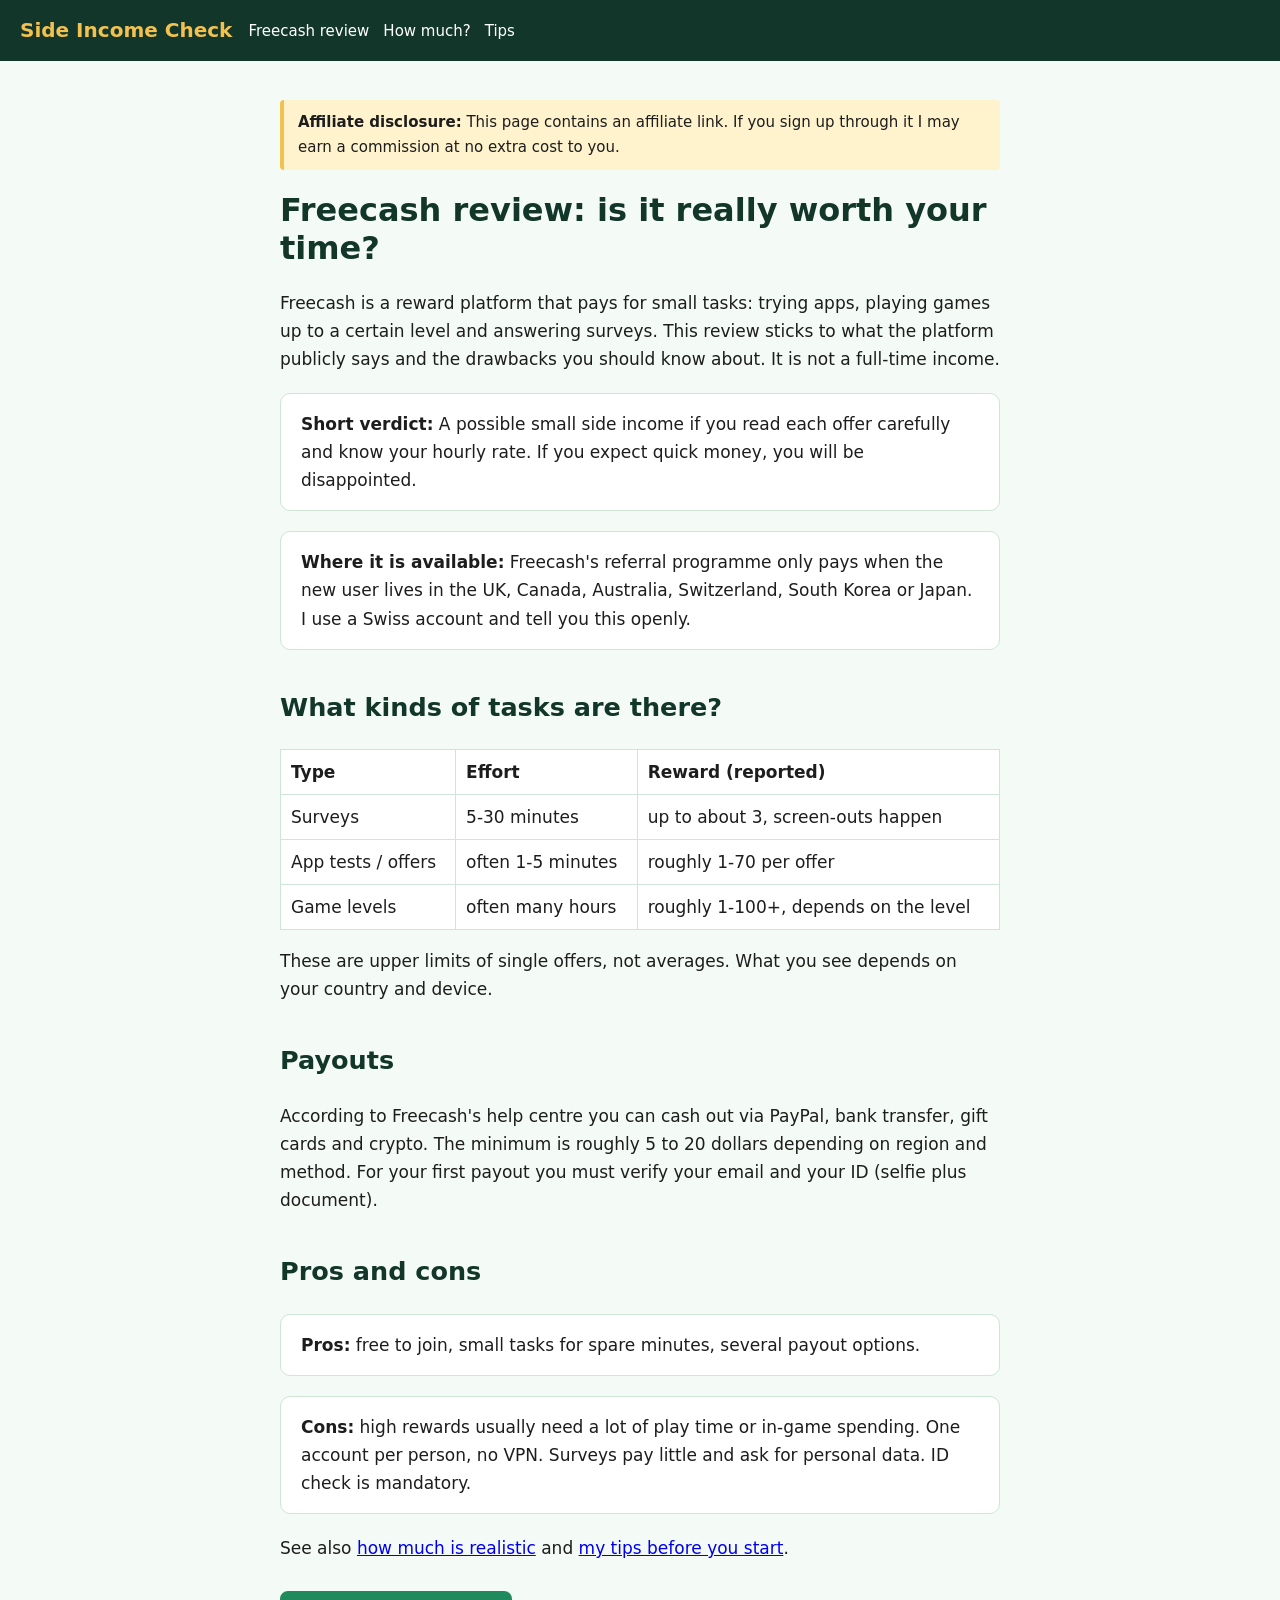
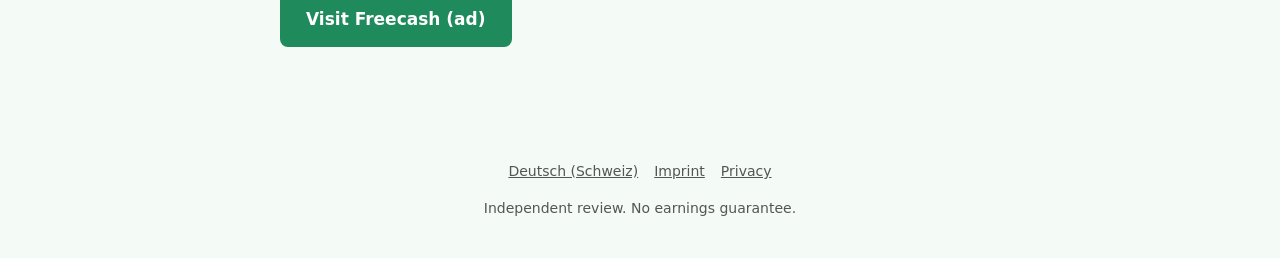
==== en/index.html @ 5fcd9940 "Add files via upload" ====
<!doctype html>
<html lang="en"><head><meta charset="utf-8"><meta name="viewport" content="width=device-width,initial-scale=1">
<title>Freecash Review: Is It Worth Your Time? | Side Income Check</title><meta name="description" content="An honest Freecash review for the UK, Canada and Australia: how it works, what is realistic, the downsides and how payouts work.">
<link rel="stylesheet" href="../style.css"></head><body>
<header><a class="brand" translate="no" href="index.html">Side Income Check</a><nav translate="no"><a href="index.html">Freecash review</a><a href="earnings.html">How much?</a><a href="tips.html">Tips</a></nav></header>
<main>
<p class="hint"><b>Affiliate disclosure:</b> This page contains an affiliate link. If you sign up through it I may earn a commission at no extra cost to you.</p>
<h1>Freecash review: is it really worth your time?</h1>
<p>Freecash is a reward platform that pays for small tasks: trying apps, playing games up to a certain level and answering surveys. This review sticks to what the platform publicly says and the drawbacks you should know about. It is not a full-time income.</p>
<div class="box"><b>Short verdict:</b> A possible small side income if you read each offer carefully and know your hourly rate. If you expect quick money, you will be disappointed.</div>
<div class="box"><b>Where it is available:</b> Freecash's referral programme only pays when the new user lives in the UK, Canada, Australia, Switzerland, South Korea or Japan. I use a Swiss account and tell you this openly.</div>
<h2>What kinds of tasks are there?</h2>
<table><tr><th>Type</th><th>Effort</th><th>Reward (reported)</th></tr><tr><td>Surveys</td><td>5-30 minutes</td><td>up to about 3, screen-outs happen</td></tr><tr><td>App tests / offers</td><td>often 1-5 minutes</td><td>roughly 1-70 per offer</td></tr><tr><td>Game levels</td><td>often many hours</td><td>roughly 1-100+, depends on the level</td></tr></table>
<p>These are upper limits of single offers, not averages. What you see depends on your country and device.</p>
<h2>Payouts</h2>
<p>According to Freecash's help centre you can cash out via PayPal, bank transfer, gift cards and crypto. The minimum is roughly 5 to 20 dollars depending on region and method. For your first payout you must verify your email and your ID (selfie plus document).</p>
<h2>Pros and cons</h2>
<div class="box"><b>Pros:</b> free to join, small tasks for spare minutes, several payout options.</div>
<div class="box"><b>Cons:</b> high rewards usually need a lot of play time or in-game spending. One account per person, no VPN. Surveys pay little and ask for personal data. ID check is mandatory.</div>
<p>See also <a href="earnings.html">how much is realistic</a> and <a href="tips.html">my tips before you start</a>.</p>
<p><a class="cta" rel="nofollow sponsored noopener" href="https://freecash.com/r/bd2f617508">Visit Freecash (ad)</a></p>
</main>
<footer translate="no"><a href="../index.html">Deutsch (Schweiz)</a><a href="../imprint.html">Imprint</a><a href="../privacy.html">Privacy</a><p>Independent review. No earnings guarantee.</p></footer>
</body></html>
---- style.css ----
:root{--g:#1f8a5b;--d:#12372a;--c:#f4faf6;--y:#f2c14e;--t:#1d1d1d}
*{box-sizing:border-box}body{margin:0;font:17px/1.65 system-ui,Segoe UI,Arial,sans-serif;color:var(--t);background:var(--c)}
header{background:var(--d);color:#fff;padding:14px 20px;display:flex;flex-wrap:wrap;gap:16px;align-items:center}
header a{color:#fff;text-decoration:none}.brand{font-weight:700;font-size:20px;color:var(--y)}
nav a{margin-right:14px;font-size:15px}
main{max-width:760px;margin:0 auto;padding:24px 20px 60px}
h1{font-size:32px;line-height:1.2;color:var(--d)}h2{margin-top:36px;color:var(--d)}
.hint{background:#fff3cd;border-left:4px solid var(--y);padding:10px 14px;font-size:15px;border-radius:4px}
.box{background:#fff;border:1px solid #cfe5d8;border-radius:10px;padding:16px 20px;margin:20px 0}
.cta{display:inline-block;background:var(--g);color:#fff;padding:14px 26px;border-radius:8px;text-decoration:none;font-weight:700;margin:12px 0}
table{border-collapse:collapse;width:100%}td,th{border:1px solid #cfe5d8;padding:8px 10px;text-align:left;background:#fff}
footer{text-align:center;font-size:14px;padding:24px;color:#555}footer a{color:#555;margin:0 8px}
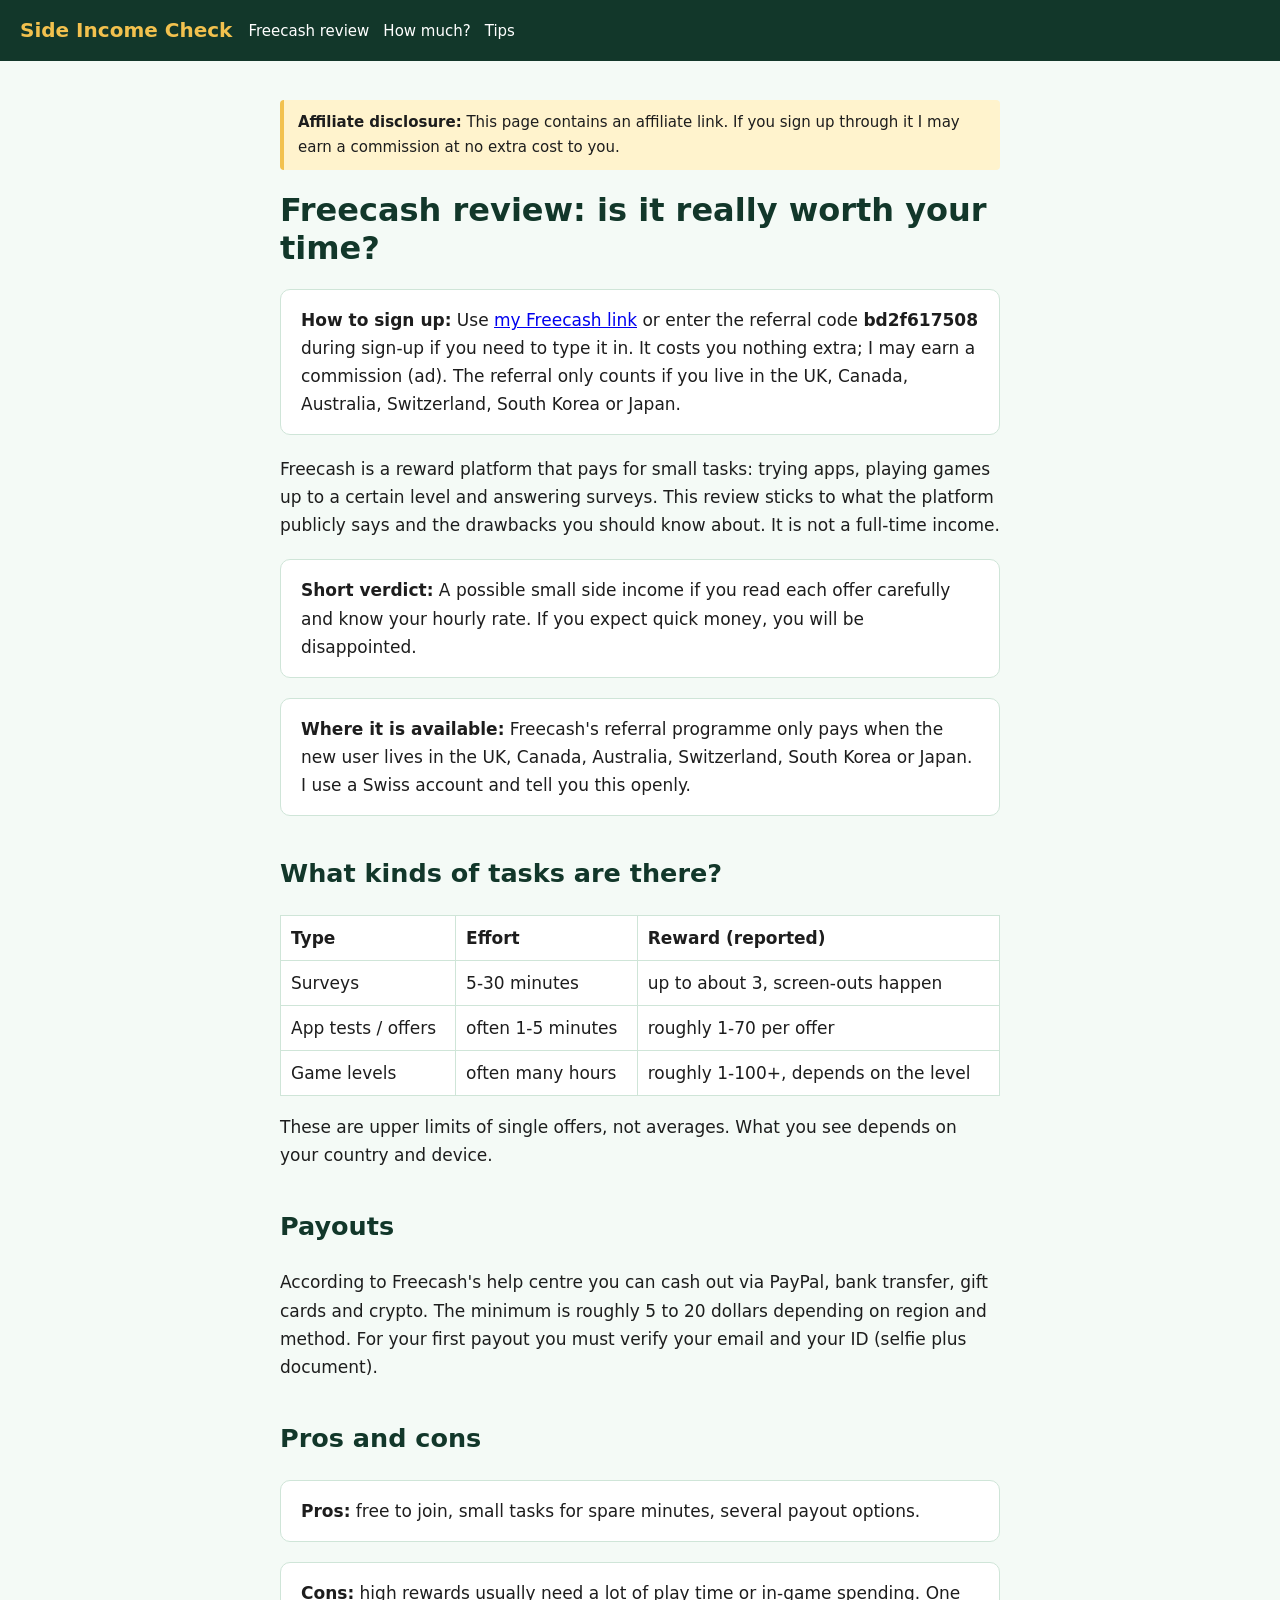
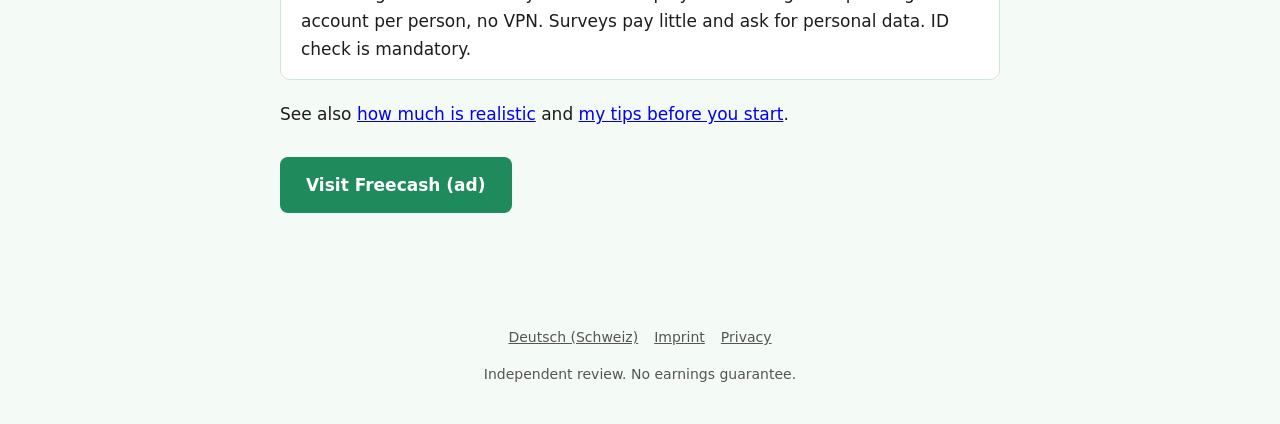
==== commit e3fcbc26: "Add files via upload" ====
--- a/en/index.html
+++ b/en/index.html
@@ -5,7 +5,7 @@
 <header><a class="brand" translate="no" href="index.html">Side Income Check</a><nav translate="no"><a href="index.html">Freecash review</a><a href="earnings.html">How much?</a><a href="tips.html">Tips</a></nav></header>
 <main>
 <p class="hint"><b>Affiliate disclosure:</b> This page contains an affiliate link. If you sign up through it I may earn a commission at no extra cost to you.</p>
-<h1>Freecash review: is it really worth your time?</h1>
+<h1>Freecash review: is it really worth your time?</h1><div class="box"><b>How to sign up:</b> Use <a rel="nofollow sponsored noopener" href="https://freecash.com/r/bd2f617508">my Freecash link</a> or enter the referral code <b>bd2f617508</b> during sign-up if you need to type it in. It costs you nothing extra; I may earn a commission (ad). The referral only counts if you live in the UK, Canada, Australia, Switzerland, South Korea or Japan.</div>
 <p>Freecash is a reward platform that pays for small tasks: trying apps, playing games up to a certain level and answering surveys. This review sticks to what the platform publicly says and the drawbacks you should know about. It is not a full-time income.</p>
 <div class="box"><b>Short verdict:</b> A possible small side income if you read each offer carefully and know your hourly rate. If you expect quick money, you will be disappointed.</div>
 <div class="box"><b>Where it is available:</b> Freecash's referral programme only pays when the new user lives in the UK, Canada, Australia, Switzerland, South Korea or Japan. I use a Swiss account and tell you this openly.</div>
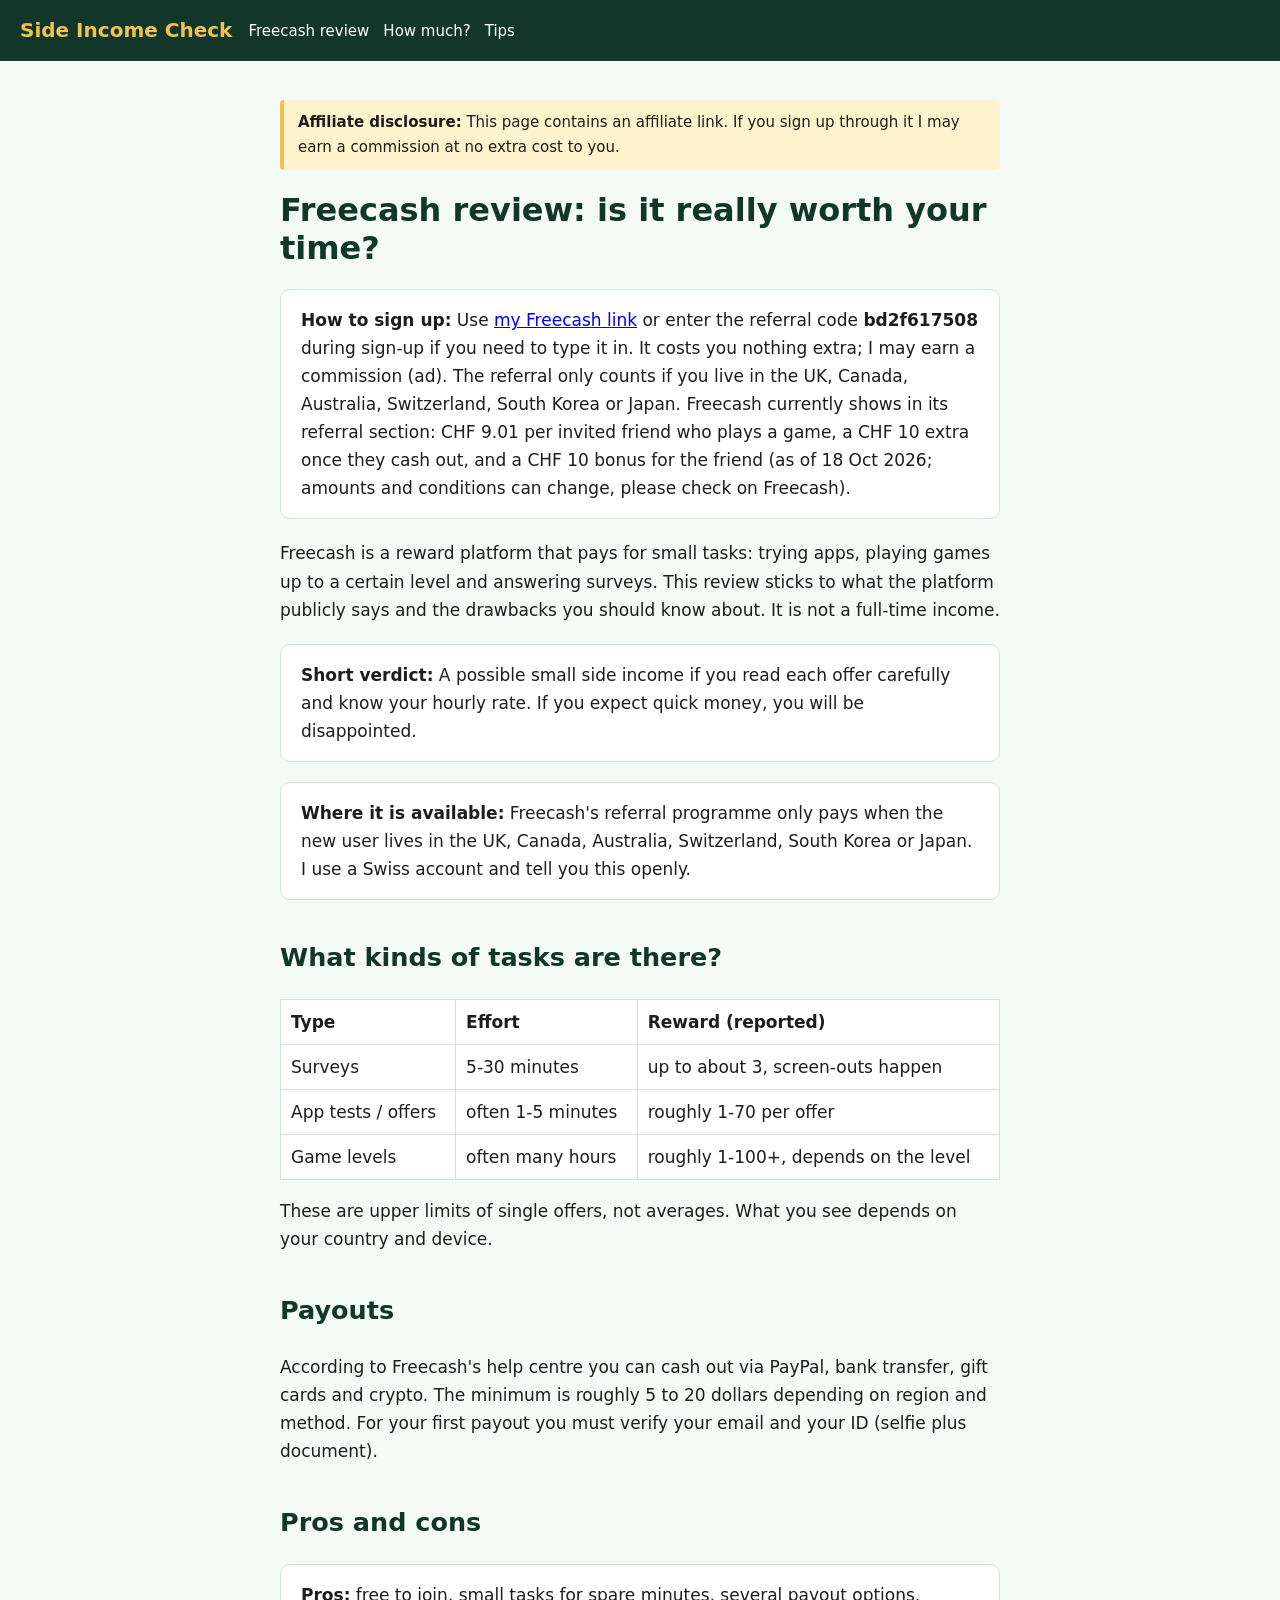
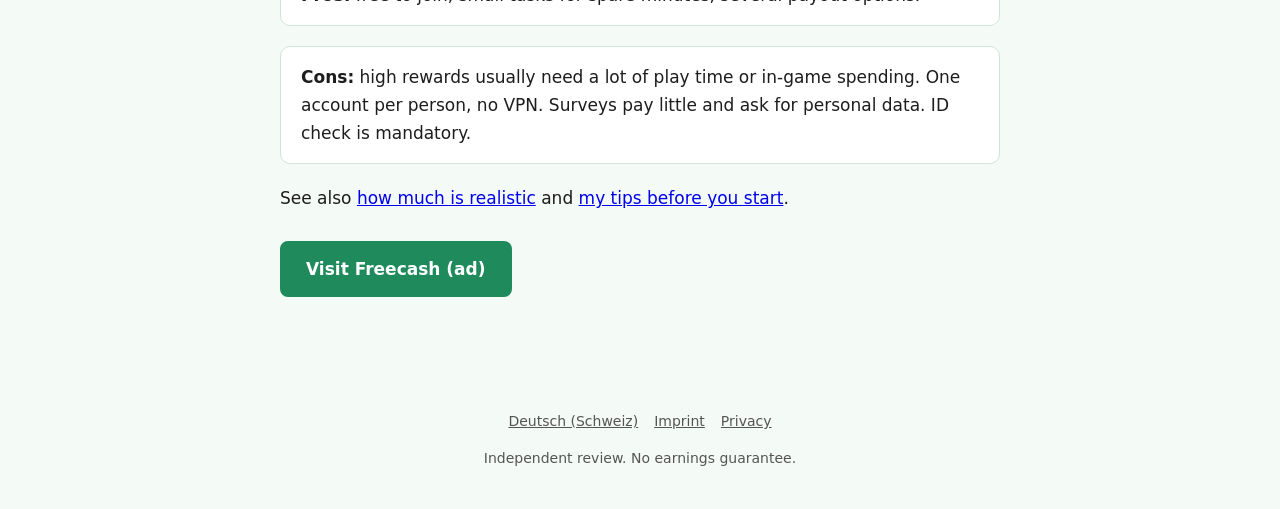
==== commit a9958e76: "Add files via upload" ====
--- a/en/index.html
+++ b/en/index.html
@@ -5,7 +5,7 @@
 <header><a class="brand" translate="no" href="index.html">Side Income Check</a><nav translate="no"><a href="index.html">Freecash review</a><a href="earnings.html">How much?</a><a href="tips.html">Tips</a></nav></header>
 <main>
 <p class="hint"><b>Affiliate disclosure:</b> This page contains an affiliate link. If you sign up through it I may earn a commission at no extra cost to you.</p>
-<h1>Freecash review: is it really worth your time?</h1><div class="box"><b>How to sign up:</b> Use <a rel="nofollow sponsored noopener" href="https://freecash.com/r/bd2f617508">my Freecash link</a> or enter the referral code <b>bd2f617508</b> during sign-up if you need to type it in. It costs you nothing extra; I may earn a commission (ad). The referral only counts if you live in the UK, Canada, Australia, Switzerland, South Korea or Japan.</div>
+<h1>Freecash review: is it really worth your time?</h1><div class="box"><b>How to sign up:</b> Use <a rel="nofollow sponsored noopener" href="https://freecash.com/r/bd2f617508">my Freecash link</a> or enter the referral code <b>bd2f617508</b> during sign-up if you need to type it in. It costs you nothing extra; I may earn a commission (ad). The referral only counts if you live in the UK, Canada, Australia, Switzerland, South Korea or Japan. Freecash currently shows in its referral section: CHF 9.01 per invited friend who plays a game, a CHF 10 extra once they cash out, and a CHF 10 bonus for the friend (as of 18 Oct 2026; amounts and conditions can change, please check on Freecash).</div>
 <p>Freecash is a reward platform that pays for small tasks: trying apps, playing games up to a certain level and answering surveys. This review sticks to what the platform publicly says and the drawbacks you should know about. It is not a full-time income.</p>
 <div class="box"><b>Short verdict:</b> A possible small side income if you read each offer carefully and know your hourly rate. If you expect quick money, you will be disappointed.</div>
 <div class="box"><b>Where it is available:</b> Freecash's referral programme only pays when the new user lives in the UK, Canada, Australia, Switzerland, South Korea or Japan. I use a Swiss account and tell you this openly.</div>
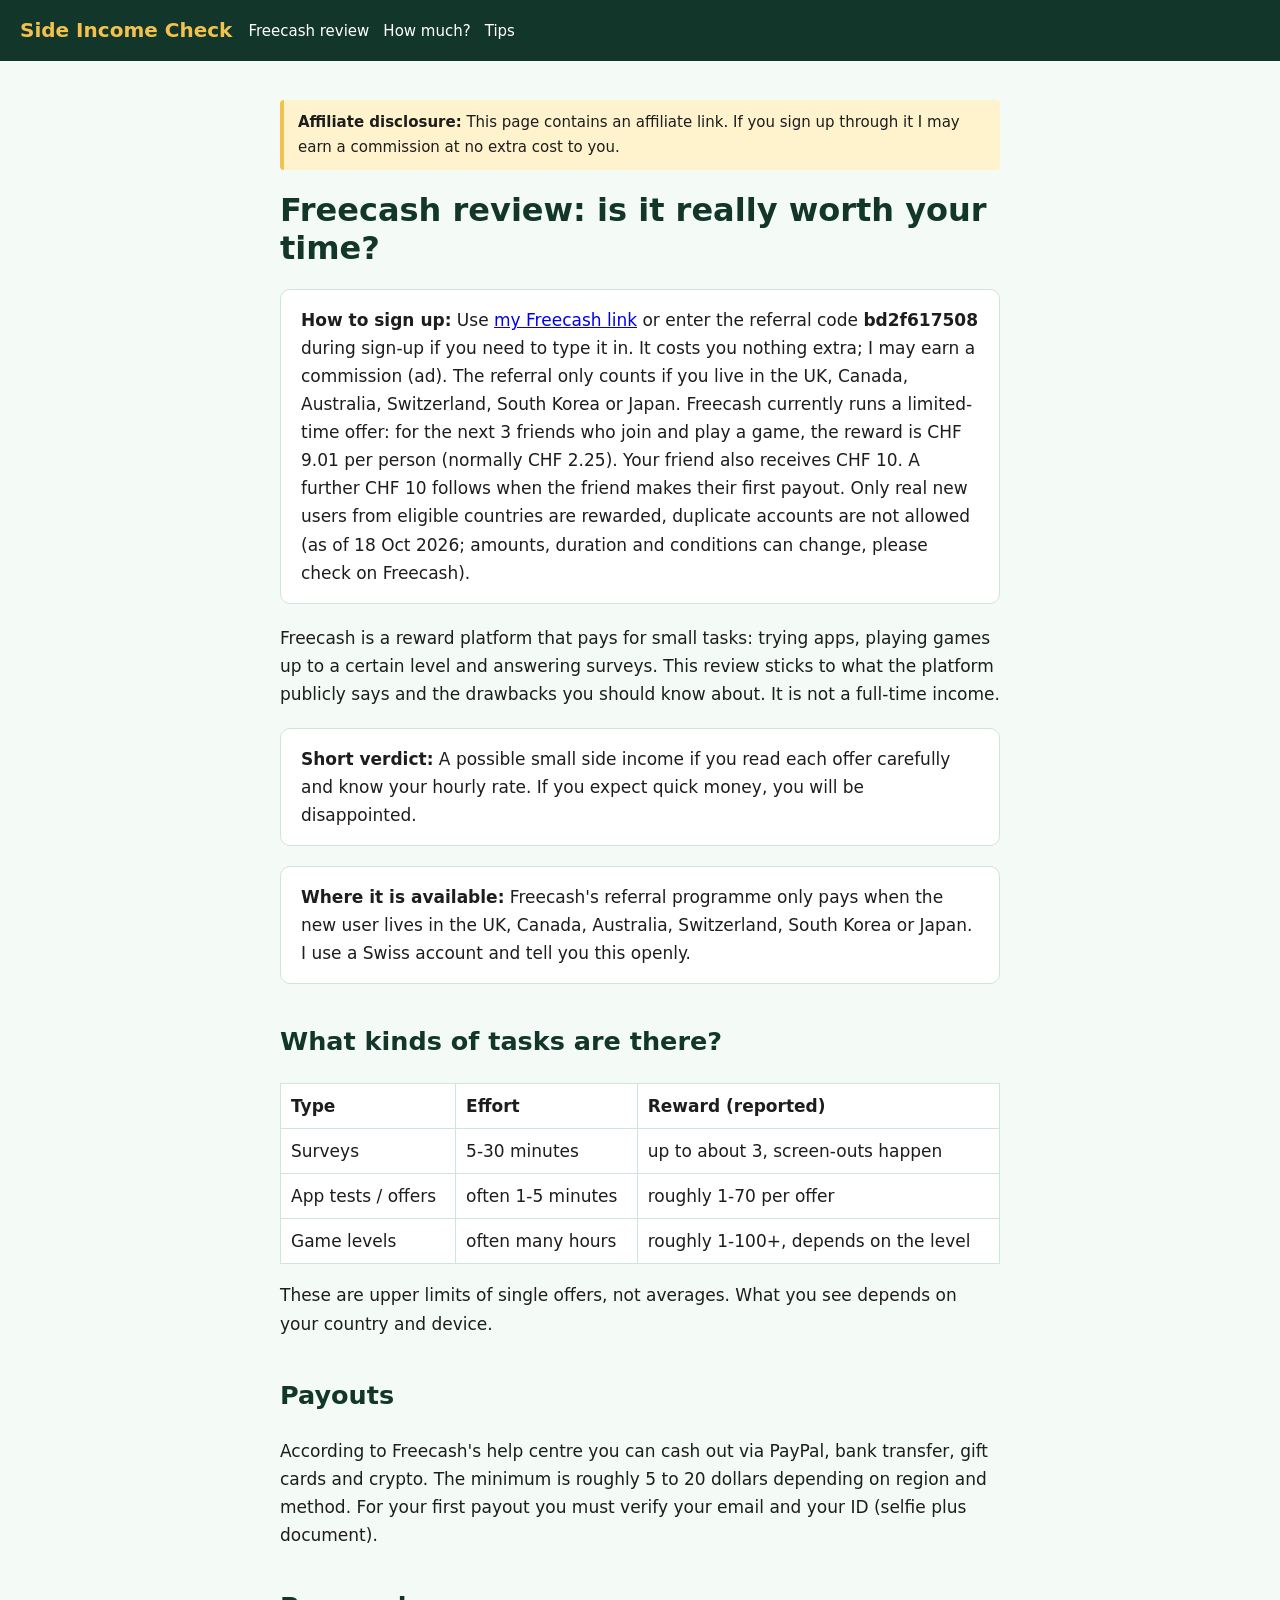
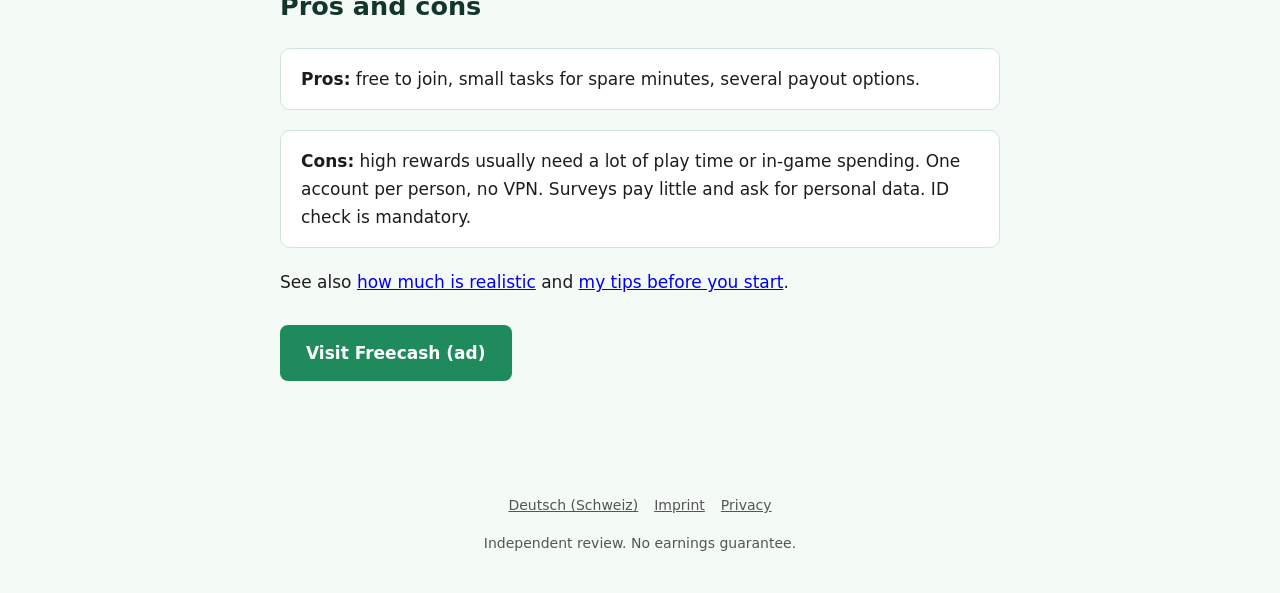
==== commit d0642759: "Add files via upload" ====
--- a/en/index.html
+++ b/en/index.html
@@ -5,7 +5,7 @@
 <header><a class="brand" translate="no" href="index.html">Side Income Check</a><nav translate="no"><a href="index.html">Freecash review</a><a href="earnings.html">How much?</a><a href="tips.html">Tips</a></nav></header>
 <main>
 <p class="hint"><b>Affiliate disclosure:</b> This page contains an affiliate link. If you sign up through it I may earn a commission at no extra cost to you.</p>
-<h1>Freecash review: is it really worth your time?</h1><div class="box"><b>How to sign up:</b> Use <a rel="nofollow sponsored noopener" href="https://freecash.com/r/bd2f617508">my Freecash link</a> or enter the referral code <b>bd2f617508</b> during sign-up if you need to type it in. It costs you nothing extra; I may earn a commission (ad). The referral only counts if you live in the UK, Canada, Australia, Switzerland, South Korea or Japan. Freecash currently shows in its referral section: CHF 9.01 per invited friend who plays a game, a CHF 10 extra once they cash out, and a CHF 10 bonus for the friend (as of 18 Oct 2026; amounts and conditions can change, please check on Freecash).</div>
+<h1>Freecash review: is it really worth your time?</h1><div class="box"><b>How to sign up:</b> Use <a rel="nofollow sponsored noopener" href="https://freecash.com/r/bd2f617508">my Freecash link</a> or enter the referral code <b>bd2f617508</b> during sign-up if you need to type it in. It costs you nothing extra; I may earn a commission (ad). The referral only counts if you live in the UK, Canada, Australia, Switzerland, South Korea or Japan. Freecash currently runs a limited-time offer: for the next 3 friends who join and play a game, the reward is CHF 9.01 per person (normally CHF 2.25). Your friend also receives CHF 10. A further CHF 10 follows when the friend makes their first payout. Only real new users from eligible countries are rewarded, duplicate accounts are not allowed (as of 18 Oct 2026; amounts, duration and conditions can change, please check on Freecash).</div>
 <p>Freecash is a reward platform that pays for small tasks: trying apps, playing games up to a certain level and answering surveys. This review sticks to what the platform publicly says and the drawbacks you should know about. It is not a full-time income.</p>
 <div class="box"><b>Short verdict:</b> A possible small side income if you read each offer carefully and know your hourly rate. If you expect quick money, you will be disappointed.</div>
 <div class="box"><b>Where it is available:</b> Freecash's referral programme only pays when the new user lives in the UK, Canada, Australia, Switzerland, South Korea or Japan. I use a Swiss account and tell you this openly.</div>
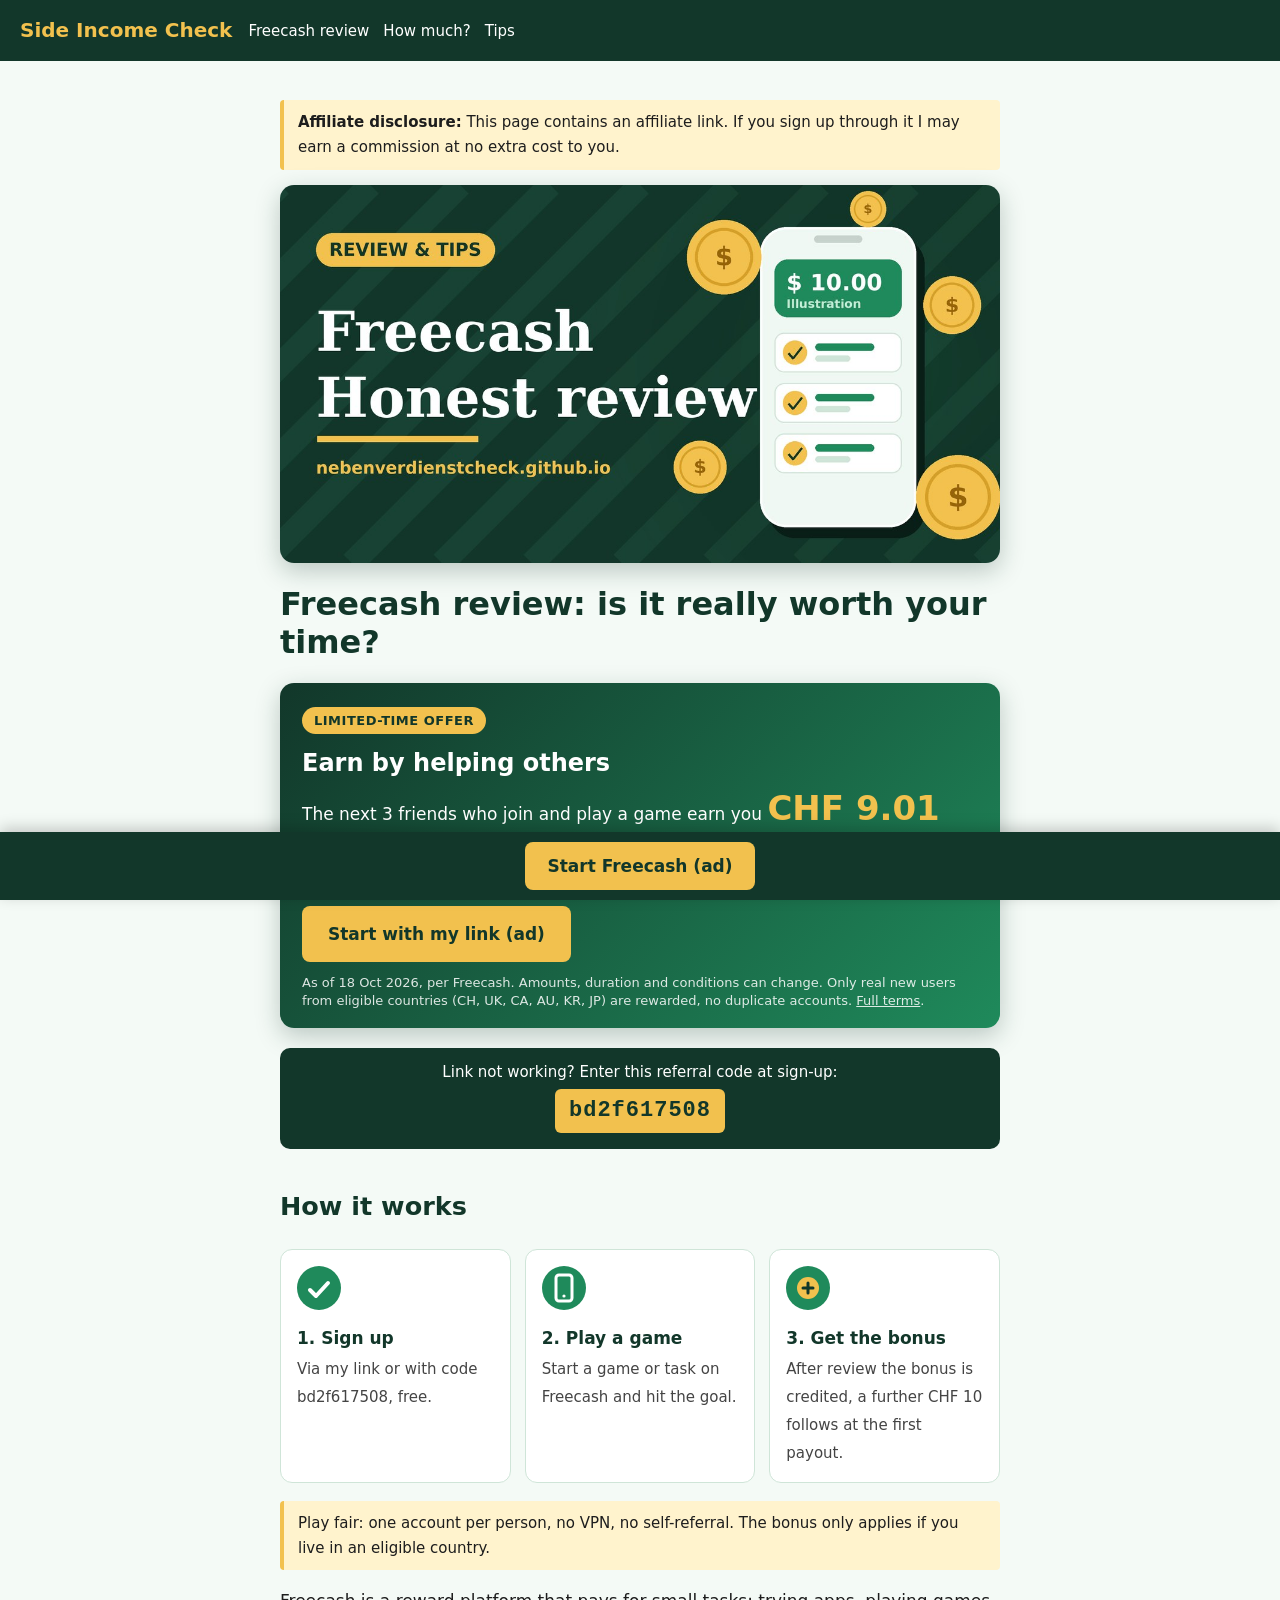
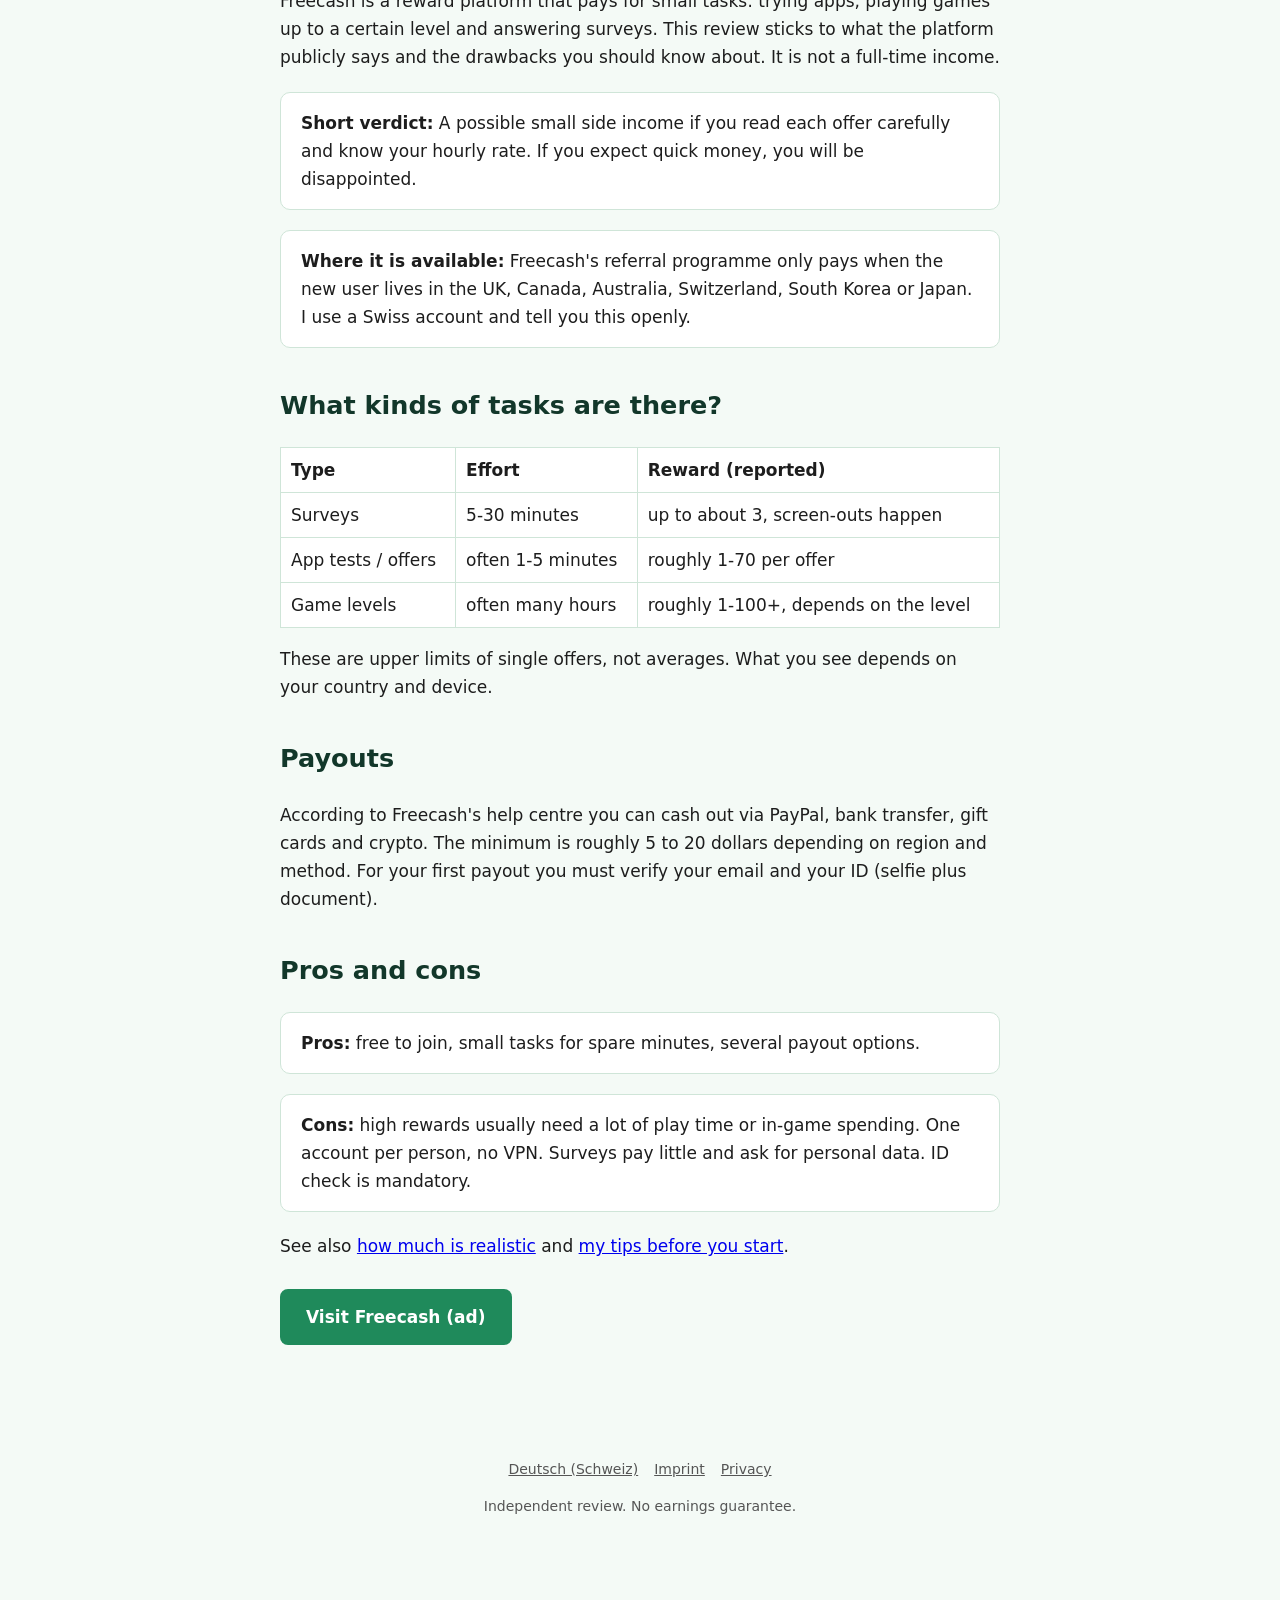
==== commit ea932970: "Add files via upload" ====
--- a/en/index.html
+++ b/en/index.html
@@ -5,7 +5,19 @@
 <header><a class="brand" translate="no" href="index.html">Side Income Check</a><nav translate="no"><a href="index.html">Freecash review</a><a href="earnings.html">How much?</a><a href="tips.html">Tips</a></nav></header>
 <main>
 <p class="hint"><b>Affiliate disclosure:</b> This page contains an affiliate link. If you sign up through it I may earn a commission at no extra cost to you.</p>
-<h1>Freecash review: is it really worth your time?</h1><div class="box"><b>How to sign up:</b> Use <a rel="nofollow sponsored noopener" href="https://freecash.com/r/bd2f617508">my Freecash link</a> or enter the referral code <b>bd2f617508</b> during sign-up if you need to type it in. It costs you nothing extra; I may earn a commission (ad). The referral only counts if you live in the UK, Canada, Australia, Switzerland, South Korea or Japan. Freecash currently runs a limited-time offer: for the next 3 friends who join and play a game, the reward is CHF 9.01 per person (normally CHF 2.25). Your friend also receives CHF 10. A further CHF 10 follows when the friend makes their first payout. Only real new users from eligible countries are rewarded, duplicate accounts are not allowed (as of 18 Oct 2026; amounts, duration and conditions can change, please check on Freecash).</div>
+<img class="hero" src="../img/hero-en.jpg" width="1200" height="630" alt="Freecash review and tips">
+<h1>Freecash review: is it really worth your time?</h1><div class="offer-card"><span class="tag">Limited-time offer</span>
+<h2>Earn by helping others</h2>
+<p>The next 3 friends who join and play a game earn you <span class="big">CHF 9.01</span> each (normally CHF 2.25). Your friend also receives CHF 10.</p>
+<p>Plus CHF 10 more when your friend makes their first payout.</p>
+<a class="cta" rel="nofollow sponsored noopener" href="https://freecash.com/r/bd2f617508">Start with my link (ad)</a>
+<small>As of 18 Oct 2026, per Freecash. Amounts, duration and conditions can change. Only real new users from eligible countries (CH, UK, CA, AU, KR, JP) are rewarded, no duplicate accounts. <a rel="nofollow noopener" href="https://freecash.com/policies/affiliate">Full terms</a>.</small></div>
+<div class="codebox">Link not working? Enter this referral code at sign-up:<br><code>bd2f617508</code></div>
+<h2>How it works</h2>
+<div class="steps"><div class="step"><svg viewBox="0 0 44 44" aria-hidden="true"><circle cx="22" cy="22" r="22" fill="#1f8a5b"/><path d="M13 24l6 6 12-13" fill="none" stroke="#fff" stroke-width="4" stroke-linecap="round" stroke-linejoin="round"/></svg><b>1. Sign up</b><span>Via my link or with code bd2f617508, free.</span></div>
+<div class="step"><svg viewBox="0 0 44 44" aria-hidden="true"><circle cx="22" cy="22" r="22" fill="#1f8a5b"/><rect x="14" y="9" width="16" height="26" rx="3" fill="none" stroke="#fff" stroke-width="3"/><circle cx="22" cy="30" r="1.6" fill="#fff"/></svg><b>2. Play a game</b><span>Start a game or task on Freecash and hit the goal.</span></div>
+<div class="step"><svg viewBox="0 0 44 44" aria-hidden="true"><circle cx="22" cy="22" r="22" fill="#1f8a5b"/><circle cx="22" cy="22" r="11" fill="#f2c14e"/><path d="M17 22h10M22 17v10" stroke="#12372a" stroke-width="3" stroke-linecap="round"/></svg><b>3. Get the bonus</b><span>After review the bonus is credited, a further CHF 10 follows at the first payout.</span></div></div>
+<p class="hint">Play fair: one account per person, no VPN, no self-referral. The bonus only applies if you live in an eligible country.</p>
 <p>Freecash is a reward platform that pays for small tasks: trying apps, playing games up to a certain level and answering surveys. This review sticks to what the platform publicly says and the drawbacks you should know about. It is not a full-time income.</p>
 <div class="box"><b>Short verdict:</b> A possible small side income if you read each offer carefully and know your hourly rate. If you expect quick money, you will be disappointed.</div>
 <div class="box"><b>Where it is available:</b> Freecash's referral programme only pays when the new user lives in the UK, Canada, Australia, Switzerland, South Korea or Japan. I use a Swiss account and tell you this openly.</div>
@@ -21,4 +33,5 @@
 <p><a class="cta" rel="nofollow sponsored noopener" href="https://freecash.com/r/bd2f617508">Visit Freecash (ad)</a></p>
 </main>
 <footer translate="no"><a href="../index.html">Deutsch (Schweiz)</a><a href="../imprint.html">Imprint</a><a href="../privacy.html">Privacy</a><p>Independent review. No earnings guarantee.</p></footer>
+<div class="bar"><a rel="nofollow sponsored noopener" href="https://freecash.com/r/bd2f617508">Start Freecash (ad)</a></div>
 </body></html>
--- a/style.css
+++ b/style.css
@@ -10,3 +10,22 @@
 .cta{display:inline-block;background:var(--g);color:#fff;padding:14px 26px;border-radius:8px;text-decoration:none;font-weight:700;margin:12px 0}
 table{border-collapse:collapse;width:100%}td,th{border:1px solid #cfe5d8;padding:8px 10px;text-align:left;background:#fff}
 footer{text-align:center;font-size:14px;padding:24px;color:#555}footer a{color:#555;margin:0 8px}
+img.hero{width:100%;height:auto;border-radius:14px;display:block;margin:12px 0 22px;box-shadow:0 8px 24px rgba(18,55,42,.25)}
+.offer{border:2px solid var(--y);background:#fffdf3}
+.offer-card{background:linear-gradient(135deg,#12372a,#1f8a5b);color:#fff;border-radius:14px;padding:22px 22px 18px;margin:20px 0;box-shadow:0 8px 24px rgba(18,55,42,.25)}
+.offer-card .tag{display:inline-block;background:var(--y);color:var(--d);font-weight:700;font-size:13px;letter-spacing:.5px;border-radius:20px;padding:3px 12px;text-transform:uppercase}
+.offer-card h2{color:#fff;margin:10px 0 6px;font-size:24px}
+.offer-card p{margin:6px 0}.offer-card .big{white-space:nowrap;font-size:34px;font-weight:800;color:var(--y);line-height:1.1}
+.offer-card a.cta{background:var(--y);color:var(--d);margin:10px 0 4px}
+.offer-card small{opacity:.85;display:block;margin-top:8px;font-size:13px;line-height:1.4}
+.offer-card small a{color:#fff}
+.steps{display:grid;grid-template-columns:repeat(auto-fit,minmax(200px,1fr));gap:14px;margin:18px 0}
+.step{background:#fff;border:1px solid #cfe5d8;border-radius:12px;padding:16px;text-align:left}
+.step svg{width:44px;height:44px;margin-bottom:6px}
+.step b{display:block;color:var(--d);margin-bottom:2px}
+.step span{font-size:15px;color:#444}
+.codebox{background:var(--d);color:#fff;border-radius:10px;padding:12px 18px;text-align:center;font-size:15px;margin:14px 0}
+.codebox code{display:inline-block;background:var(--y);color:var(--d);font-weight:800;font-size:22px;letter-spacing:1px;padding:4px 14px;border-radius:6px;margin:4px 0;user-select:all}
+.bar{position:fixed;left:0;right:0;bottom:0;background:var(--d);padding:10px 14px;text-align:center;z-index:9;box-shadow:0 -4px 14px rgba(0,0,0,.2)}
+.bar a{display:inline-block;background:var(--y);color:var(--d);font-weight:800;padding:10px 22px;border-radius:8px;text-decoration:none}
+body{padding-bottom:66px}
